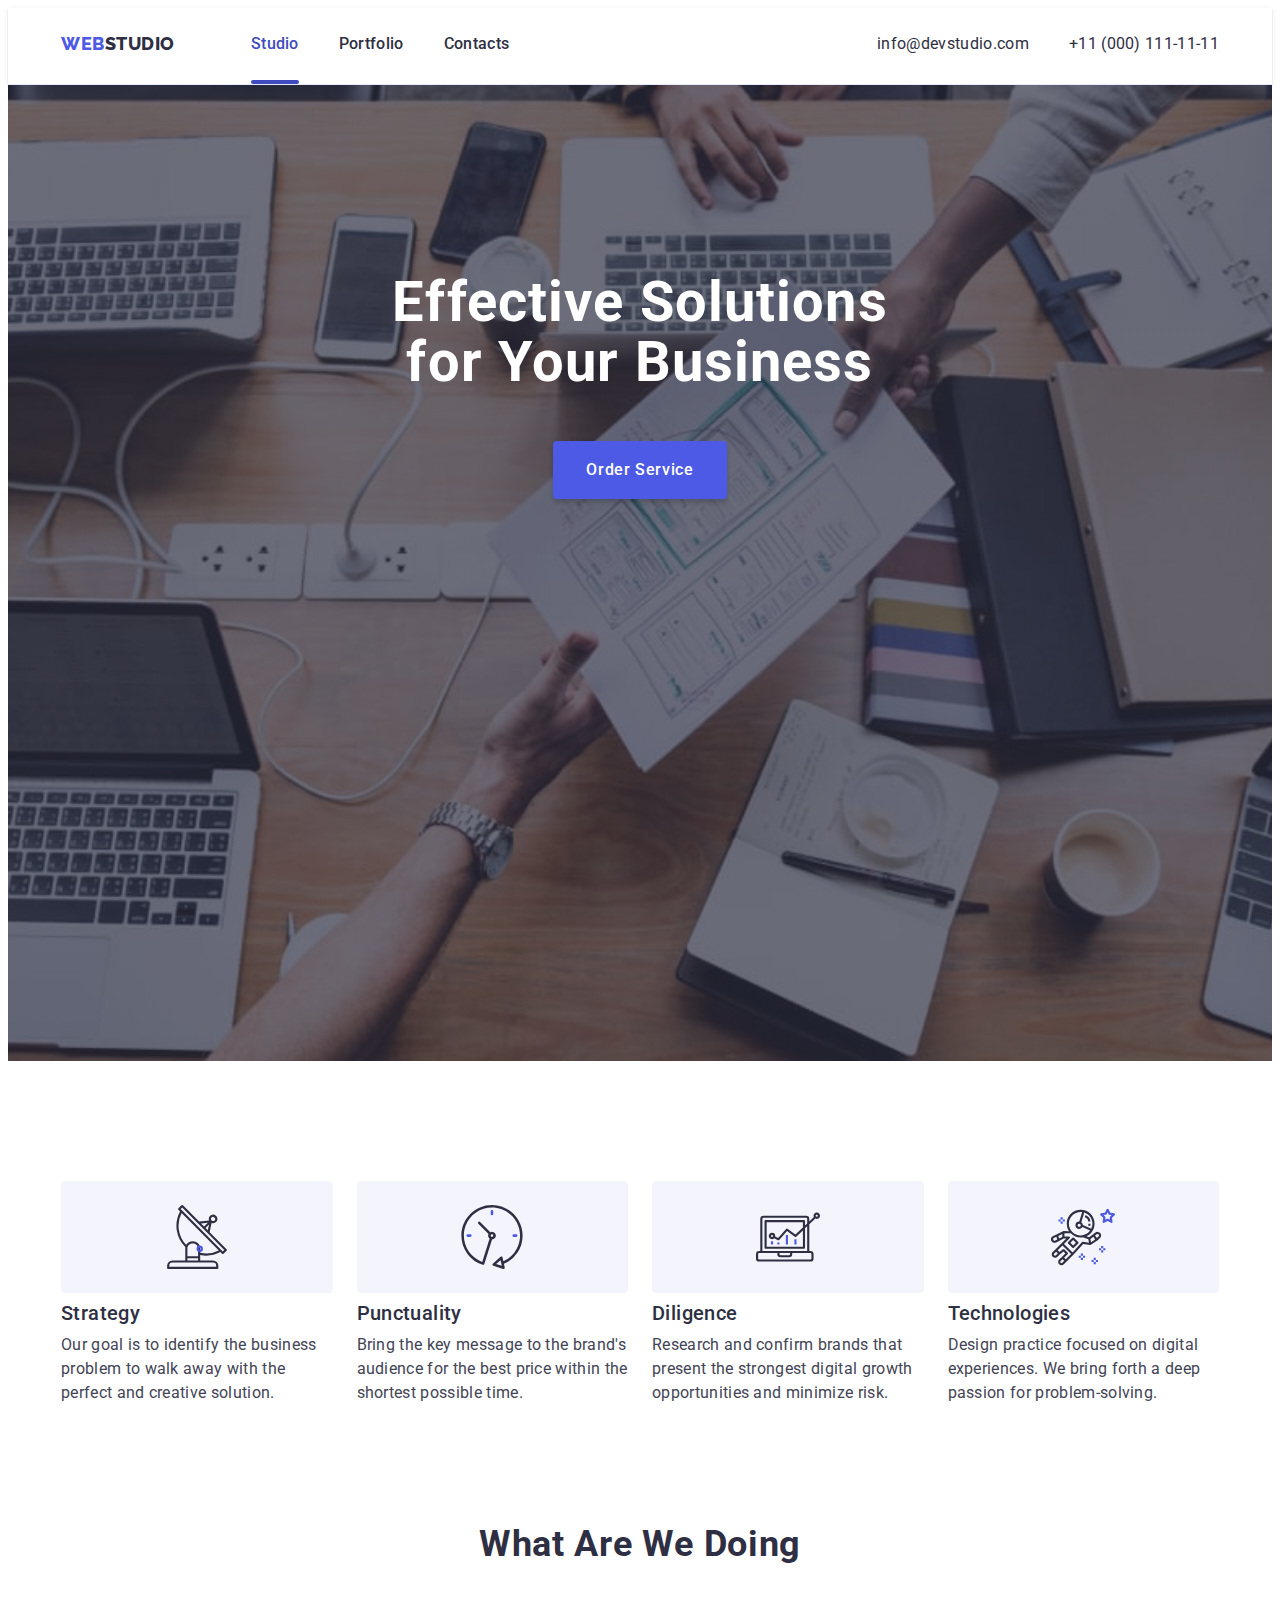
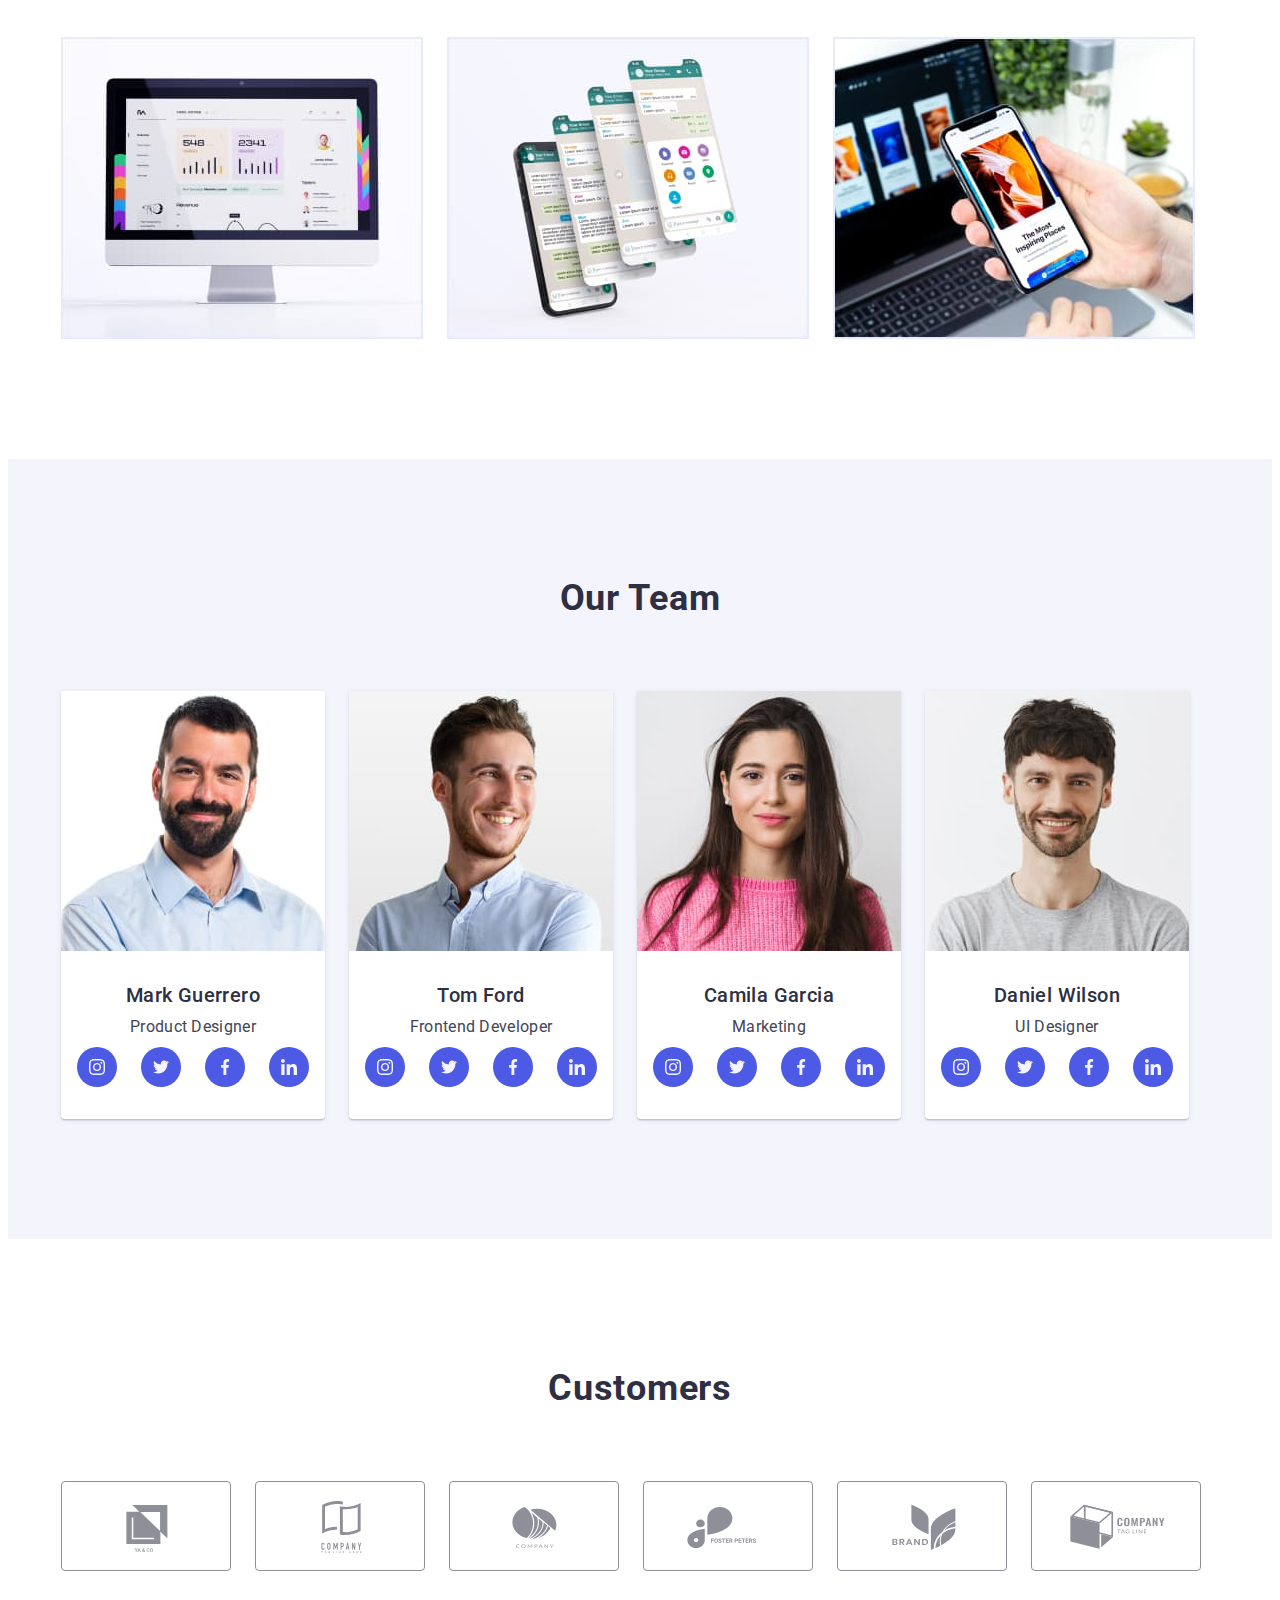
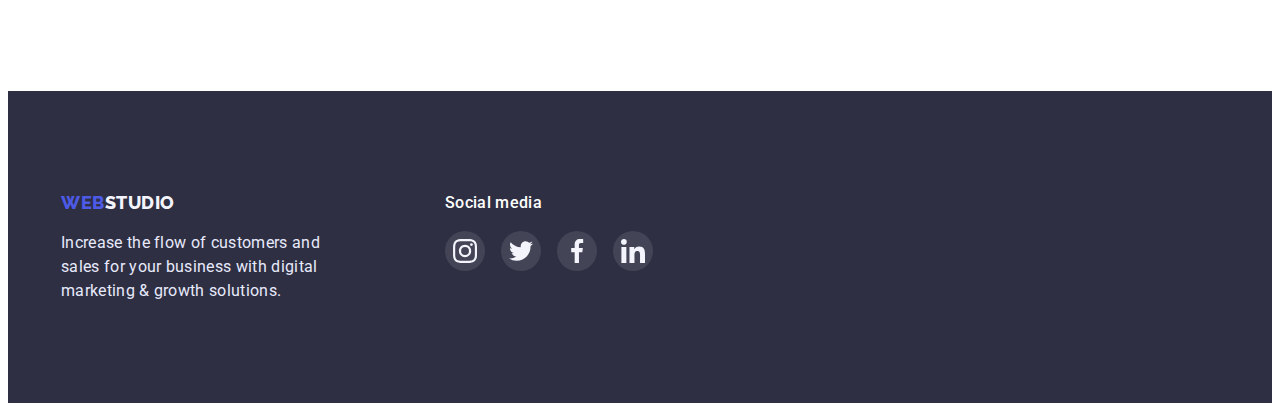
==== index.html @ f8c638e0 "Initial commit" ====
<!DOCTYPE html>
<html lang="en">
  <head>
    <meta charset="UTF-8" />
    <meta http-equiv="X-UA-Compatible" content="IE=edge" />
    <meta name="viewport" content="width=device-width, initial-scale=1.0" />
    <link rel="preconnect" href="https://fonts.googleapis.com" />
    <link rel="preconnect" href="https://fonts.gstatic.com" crossorigin />
    <link
      href="https://fonts.googleapis.com/css2?family=Raleway:wght@800&family=Roboto:wght@400;500;700;900&display=swap"
      rel="stylesheet"
    />
    <link
      rel="stylesheet"
      href="https://cdnjs.cloudflare.com/ajax/libs/modern-normalize/1.1.0/modern-normalize.min.css"
      integrity="sha512-wpPYUAdjBVSE4KJnH1VR1HeZfpl1ub8YT/NKx4PuQ5NmX2tKuGu6U/JRp5y+Y8XG2tV+wKQpNHVUX03MfMFn9Q=="
      crossorigin="anonymous"
      referrerpolicy="no-referrer"
    />
    <link rel="stylesheet" href="./css/styles.css" />
    <title>Web Studio</title>
  </head>

  <body>
    <!-- Шапка сторінки -->

    <header class="header-border">
      <div class="container header">
        <nav class="nav-link">
          <a href="./index.html" class="logo"
            ><span class="logo-web">Web</span>Studio</a
          >
          <ul class="site-nav list">
            <li class="item">
              <a href="./index.html" class="link current">Studio</a>
            </li>
            <li class="item">
              <a href="./portfolio.html" class="link">Portfolio</a>
            </li>
            <li class="item"><a href="" class="link">Contacts</a></li>
          </ul>
        </nav>
        <address class="main-adress">
          <ul class="contact-adress list">
            <li class="item">
              <a href="mailto:info@devstudio.com" class="link"
                >info@devstudio.com</a
              >
            </li>
            <li class="item">
              <a href="tel:+110001111111" class="tel">+11 (000) 111-11-11</a>
            </li>
          </ul>
        </address>
      </div>
    </header>
    <!-- End Шапка сторінки -->
    <!-- Унікальний контент сторінки -->

    <main>
      <!------------ Hero image ------------>

      <section class="hero overlay">
        <h1 class="hero-title">Effective Solutions for Your Business</h1>
        <button type="button" class="button primary" data-modal-open>
          Order Service
        </button>
      </section>

      <!-- end Hero image -->

      <!-- Our ideals and values -->

      <section class="section value">
        <div class="container">
          <h2 class="visually-hidden">Our ideals and values</h2>

          <ul class="list values-list">
            <li class="item">
              <div class="item-icon">
                <svg class="icon">
                  <use href="./images/icons.svg#icon-antenna"></use>
                </svg>
              </div>

              <h3 class="value-subtitle">Strategy</h3>

              <p class="value-text">
                Our goal is to identify the business problem to walk away with
                the perfect and creative solution.
              </p>
            </li>

            <li class="item">
              <div class="item-icon">
                <svg class="icon">
                  <use href="./images/icons.svg#icon-clock"></use>
                </svg>
              </div>

              <h3 class="value-subtitle">Punctuality</h3>
              <p class="value-text">
                Bring the key message to the brand's audience for the best price
                within the shortest possible time.
              </p>
            </li>

            <li class="item">
              <div class="item-icon">
                <svg class="icon">
                  <use href="./images/icons.svg#icon-diagram"></use>
                </svg>
              </div>

              <h3 class="value-subtitle">Diligence</h3>
              <p class="value-text">
                Research and confirm brands that present the strongest digital
                growth opportunities and minimize risk.
              </p>
            </li>

            <li class="item">
              <div class="item-icon">
                <svg class="icon">
                  <use href="./images/icons.svg#icon-astronaut"></use>
                </svg>
              </div>

              <h3 class="value-subtitle">Technologies</h3>
              <p class="value-text">
                Design practice focused on digital experiences. We bring forth a
                deep passion for problem-solving.
              </p>
            </li>
          </ul>
        </div>
      </section>

      <!-- end Our ideals and values -->

      <!-- What are we doing -->
      <section class="section doing">
        <div class="container">
          <h2 class="doing-title">What are we doing</h2>
          <ul class="list doing-list">
            <li class="item">
              <img
                src="./images/img_1.jpg"
                alt="Desktop application is shown"
                width="360"
              />
            </li>

            <li class="item">
              <img
                src="./images/img_2.jpg"
                alt="Mobile application is shown"
                width="360"
              />
            </li>

            <li class="item">
              <img
                src="./images/img_3.jpg"
                alt="Synchronization of the mobile application and the desktop application is shown"
                width="360"
              />
            </li>
          </ul>
        </div>
      </section>
      <!-- end  What are we doing-->

      <!-- Our Team -->
      <section class="section team">
        <div class="container">
          <h2 class="team-title">Our Team</h2>

          <ul class="list team-image">
            <li class="item">
              <img src="./images/mark_guerrero.jpg" alt="Mark Guerrero" />
              <div class="team-content">
                <h3 class="team-subtitle">Mark Guerrero</h3>
                <p class="team-text">Product Designer</p>

                <ul class="team-social-list list">
                  <li>
                    <a
                      class="social-link link"
                      href="https://www.instagram.com/"
                      target="_blank"
                      rel="noreferrer nofollow noopener"
                      ><svg class="icon">
                        <use href="./images/icons.svg#icon-instagram"></use>
                      </svg>
                    </a>
                  </li>

                  <li>
                    <a
                      class="social-link link"
                      href="https://twitter.com/"
                      target="_blank"
                      rel="noreferrer nofollow noopener"
                      ><svg class="icon">
                        <use href="./images/icons.svg#icon-twitter"></use>
                      </svg>
                    </a>
                  </li>

                  <li>
                    <a
                      class="social-link link"
                      href="https://www.facebook.com/"
                      target="_blank"
                      rel="noreferrer nofollow noopener"
                      ><svg class="icon">
                        <use href="./images/icons.svg#icon-facebook"></use>
                      </svg>
                    </a>
                  </li>

                  <li>
                    <a
                      class="social-link link"
                      href="https://www.linkedin.com/"
                      target="_blank"
                      rel="noreferrer nofollow noopener"
                      ><svg class="icon">
                        <use href="./images/icons.svg#icon-linkedin"></use>
                      </svg>
                    </a>
                  </li>
                </ul>
              </div>
            </li>

            <li class="item">
              <img src="./images/tom_ford.jpg" alt="Tom Ford" />
              <div class="team-content">
                <h3 class="team-subtitle">Tom Ford</h3>
                <p class="team-text">Frontend Developer</p>

                <ul class="team-social-list list">
                  <li>
                    <a
                      class="social-link link"
                      href="https://www.instagram.com/"
                      target="_blank"
                      rel="noreferrer nofollow noopener"
                      ><svg class="icon">
                        <use href="./images/icons.svg#icon-instagram"></use>
                      </svg>
                    </a>
                  </li>

                  <li>
                    <a
                      class="social-link link"
                      href="https://twitter.com/"
                      target="_blank"
                      rel="noreferrer nofollow noopener"
                      ><svg class="icon">
                        <use href="./images/icons.svg#icon-twitter"></use>
                      </svg>
                    </a>
                  </li>

                  <li>
                    <a
                      class="social-link link"
                      href="https://www.facebook.com/"
                      target="_blank"
                      rel="noreferrer nofollow noopener"
                      ><svg class="icon">
                        <use href="./images/icons.svg#icon-facebook"></use>
                      </svg>
                    </a>
                  </li>

                  <li>
                    <a
                      class="social-link link"
                      href="https://www.linkedin.com/"
                      target="_blank"
                      rel="noreferrer nofollow noopener"
                      ><svg class="icon">
                        <use href="./images/icons.svg#icon-linkedin"></use>
                      </svg>
                    </a>
                  </li>
                </ul>
              </div>
            </li>

            <li class="item">
              <img src="./images/camila_garcia.jpg" alt="Camila Garcia" />
              <div class="team-content">
                <h3 class="team-subtitle">Camila Garcia</h3>
                <p class="team-text">Marketing</p>

                <ul class="team-social-list list">
                  <li>
                    <a
                      class="social-link link"
                      href="https://www.instagram.com/"
                      target="_blank"
                      rel="noreferrer nofollow noopener"
                      ><svg class="icon">
                        <use href="./images/icons.svg#icon-instagram"></use>
                      </svg>
                    </a>
                  </li>

                  <li>
                    <a
                      class="social-link link"
                      href="https://twitter.com/"
                      target="_blank"
                      rel="noreferrer nofollow noopener"
                      ><svg class="icon">
                        <use href="./images/icons.svg#icon-twitter"></use>
                      </svg>
                    </a>
                  </li>

                  <li>
                    <a
                      class="social-link link"
                      href="https://www.facebook.com/"
                      target="_blank"
                      rel="noreferrer nofollow noopener"
                      ><svg class="icon">
                        <use href="./images/icons.svg#icon-facebook"></use>
                      </svg>
                    </a>
                  </li>

                  <li>
                    <a
                      class="social-link link"
                      href="https://www.linkedin.com/"
                      target="_blank"
                      rel="noreferrer nofollow noopener"
                      ><svg class="icon">
                        <use href="./images/icons.svg#icon-linkedin"></use>
                      </svg>
                    </a>
                  </li>
                </ul>
              </div>
            </li>

            <li class="item">
              <img src="./images/daniel_wilson.jpg" alt="Daniel Wilson" />
              <div class="team-content">
                <h3 class="team-subtitle">Daniel Wilson</h3>

                <p class="team-text">UI Designer</p>

                <ul class="team-social-list list">
                  <li>
                    <a
                      class="social-link link"
                      href="https://www.instagram.com/"
                      target="_blank"
                      rel="noreferrer nofollow noopener"
                      ><svg class="icon">
                        <use href="./images/icons.svg#icon-instagram"></use>
                      </svg>
                    </a>
                  </li>

                  <li>
                    <a
                      class="social-link link"
                      href="https://twitter.com/"
                      target="_blank"
                      rel="noreferrer nofollow noopener"
                      ><svg class="icon">
                        <use href="./images/icons.svg#icon-twitter"></use>
                      </svg>
                    </a>
                  </li>

                  <li>
                    <a
                      class="social-link link"
                      href="https://www.facebook.com/"
                      target="_blank"
                      rel="noreferrer nofollow noopener"
                      ><svg class="icon">
                        <use href="./images/icons.svg#icon-facebook"></use>
                      </svg>
                    </a>
                  </li>

                  <li>
                    <a
                      class="social-link link"
                      href="https://www.linkedin.com/"
                      target="_blank"
                      rel="noreferrer nofollow noopener"
                      ><svg class="icon">
                        <use href="./images/icons.svg#icon-linkedin"></use>
                      </svg>
                    </a>
                  </li>
                </ul>
              </div>
            </li>
          </ul>
        </div>
      </section>
      <!-- end Our Team -->

      <!----------- Customers -->

      <section class="section customer">
        <div class="container">
          <h2 class="customer-title">Customers</h2>

          <ul class="customer-list list">
            <li class="custumer-item">
              <a
                class="customer-link"
                href=""
                target="_blank"
                rel="noreferrer nofollow noopener"
              >
                <svg class="icon">
                  <use href="./images/icons.svg#icon-logo-1"></use>
                </svg>
              </a>
            </li>

            <li class="custumer-item">
              <a
                class="customer-link"
                href=""
                target="_blank"
                rel="noreferrer nofollow noopener"
                ><svg class="icon">
                  <use href="./images/icons.svg#icon-logo-2"></use>
                </svg>
              </a>
            </li>

            <li class="custumer-item">
              <a
                class="customer-link"
                href=""
                target="_blank"
                rel="noreferrer nofollow noopener"
                ><svg class="icon">
                  <use href="./images/icons.svg#icon-logo-3"></use>
                </svg>
              </a>
            </li>

            <li class="custumer-item">
              <a
                class="customer-link"
                href=""
                target="_blank"
                rel="noreferrer nofollow noopener"
                ><svg class="icon">
                  <use href="./images/icons.svg#icon-logo-4"></use>
                </svg>
              </a>
            </li>

            <li class="custumer-item">
              <a
                class="customer-link"
                href=""
                target="_blank"
                rel="noreferrer nofollow noopener"
                ><svg class="icon">
                  <use href="./images/icons.svg#icon-logo-5"></use>
                </svg>
              </a>
            </li>

            <li class="custumer-item">
              <a
                class="customer-link"
                href=""
                target="_blank"
                rel="noreferrer nofollow noopener"
                ><svg class="icon">
                  <use href="./images/icons.svg#icon-logo-6"></use>
                </svg>
              </a>
            </li>
          </ul>
        </div>
      </section>
    </main>

    <!-- Підвал сторінки -->

    <footer class="footer">
      <div class="container footer-container">
        <div>
          <a href="./index.html" class="logo"
            ><span class="logo-web">Web</span
            ><span class="logo-studio">Studio</span></a
          >

          <p class="footer-text">
            Increase the flow of customers and sales for your business with
            digital marketing & growth solutions.
          </p>
        </div>

        <div class="footer-social">
          <p class="social-text">Social media</p>

          <ul class="social-list list">
            <li>
              <a
                class="social-link link"
                href="https://www.instagram.com/"
                target="_blank"
                rel="noreferrer nofollow noopener"
                ><svg class="icon">
                  <use href="./images/icons.svg#icon-instagram"></use>
                </svg>
              </a>
            </li>

            <li>
              <a
                class="social-link link"
                href="https://twitter.com/"
                target="_blank"
                rel="noreferrer nofollow noopener"
                ><svg class="icon">
                  <use href="./images/icons.svg#icon-twitter"></use>
                </svg>
              </a>
            </li>

            <li>
              <a
                class="social-link link"
                href="https://www.facebook.com/"
                target="_blank"
                rel="noreferrer nofollow noopener"
                ><svg class="icon">
                  <use href="./images/icons.svg#icon-facebook"></use>
                </svg>
              </a>
            </li>

            <li>
              <a
                class="social-link link"
                href="https://www.linkedin.com/"
                target="_blank"
                rel="noreferrer nofollow noopener"
                ><svg class="icon">
                  <use href="./images/icons.svg#icon-linkedin"></use>
                </svg>
              </a>
            </li>
          </ul>
        </div>
      </div>
    </footer>

    <!--------- MODAL WINDOW ------------->
    <div class="backdrop is-hidden" data-modal>
      <div class="modal">
        <button type="button" class="modal-close-btn" data-modal-close>
          <svg class="modal-close-btn-icon">
            <use href="./images/icons.svg#close-modal"></use>
          </svg>
        </button>
      </div>
    </div>
    <script src="./js/modal.js"></script>
  </body>
</html>
---- css/styles.css ----
:root {
  --primary-brand-color: #4d5ae5;
  --pressed-state-color: #404bbf;
  --dark-color: #2e2f42;
  --success-color: #31d0aa;
  --text-color: #434455;
  --subtle-text-color: #8e8f99;
  --accent-color: #e7e9fc;
  --light-color: #f4f4fd;
  --modal-overlay-color: rgba(46, 47, 66, 0.4);
  --hero-background-color: #2e2f42;
  --body-background-color: #ffffff;
  --button-secondary-text-focus-color: #ffffff;
  --hero-title-color: #ffffff;
  --button-primary-text-color: #ffffff;
  --team-background-color: #f4f4fd;
  --portfolio-examples-margin-row: 48px;
  --portfolio-examples-margin-column: 24px;
  --values-text-margin-column: 24px;
  --doing-images-margin-column: 24px;
  --team-image-margin-column: 24px;
  --backgroung-team-list-item-color: #ffffff;

  --transition-250-cubic: 250ms cubic-bezier(0.4, 0, 0.2, 1);
  --modal-background-color: #fcfcfc;
}

body {
  font-family: 'Roboto', sans-serif;
  color: var(--text-color);
  font-size: 16px;
  background-color: var(--body-background-color);
}

/* utilities */

.list {
  list-style: none;
  margin: 0;
  padding: 0;
}
.container {
  margin-left: auto;
  margin-right: auto;
  padding-left: 15px;
  padding-right: 15px;
  width: 1158px;
}

img {
  display: block;
  max-width: 100%;
}

.visually-hidden {
  position: absolute;
  width: 1px;
  height: 1px;
  margin: -1px;
  border: 0;
  padding: 0;
  white-space: nowrap;
  clip-path: inset(100%);
  clip: rect(0 0 0 0);
  overflow: hidden;
}

/*  */

/* header */
.header-border {
  border-bottom: 1px solid var(--accent-color);
  box-shadow: 0px 2px 1px rgba(46, 47, 66, 0.08),
    0px 1px 1px rgba(46, 47, 66, 0.16), 0px 1px 6px rgba(46, 47, 66, 0.08);
}

.container.header {
  display: flex;
  align-items: center;
  justify-content: flex-start;
}

/* logotype */
.nav-link {
  display: flex;
}

.logo {
  padding-top: 24px;
  padding-bottom: 28px;

  font-family: 'Raleway', sans-serif;
  font-weight: 800;
  font-size: 18px;
  line-height: 1.33;
  letter-spacing: 0.03em;
  text-transform: uppercase;
  text-decoration: none;
  color: var(--dark-color);
}
.logo-web {
  color: var(--primary-brand-color);
}

/* site nav */
.site-nav {
  display: flex;
  margin-left: 76px;
}

.site-nav .item:not(:last-child) {
  margin-right: 40px;
}

.site-nav .link {
  display: block;
  padding-top: 24px;
  padding-bottom: 28px;

  color: var(--dark-color);
  text-decoration: none;
  font-weight: 500;
  line-height: 1.5;
  letter-spacing: 0.02em;

  transition: color var(--transition-250-cubic);

  position: relative;
}
.site-nav .link:hover,
.site-nav .link:focus {
  color: var(--pressed-state-color);
}

.site-nav .link.current {
  color: var(--pressed-state-color);
}

.site-nav .link.current::after {
  position: absolute;
  bottom: 0;
  display: block;
  content: '';

  width: 100%;
  height: 4px;
  background-color: var(--pressed-state-color);

  border-radius: 2px;
}

/* contact adress */
.main-adress {
  margin-left: auto;
}

.contact-adress {
  display: flex;

  font-style: normal;
  line-height: 1.5;
  letter-spacing: 0.02em;
}
.contact-adress .item + .item {
  margin-left: 40px;
}

.contact-adress .link,
.contact-adress .tel {
  display: block;
  padding-top: 24px;
  padding-bottom: 28px;

  color: var(--dark-color);
  text-decoration: none;

  transition: color var(--transition-250-cubic);
}
.contact-adress .link:hover,
.contact-adress .tel:hover,
.contact-adress .link:focus,
.contact-adress .tel:focus {
  color: var(--pressed-state-color);
}

/* Hero */
.hero {
  padding-top: 188px;
  padding-bottom: 188px;
  text-align: center;
}

.overlay {
  max-width: 1440px;
  height: 600px;
  margin-left: auto;
  margin-right: auto;
  background-image: linear-gradient(
      to right,
      rgba(46, 47, 66, 0.7),
      rgba(46, 47, 66, 0.7)
    ),
    url('../images/backgroung-hero-2.jpg');
  background-color: var(--hero-background-color);
  background-size: cover;
  background-repeat: no-repeat;
  background-position: center;
}

.hero-title {
  margin-top: 0;
  margin-right: auto;
  margin-bottom: 48px;
  margin-left: auto;
  max-width: 500px;

  color: var(--hero-title-color);
  font-size: 56px;
  line-height: 1.07;
  letter-spacing: 0.02em;
}
.button {
  border: 1px solid transparent;
}
/* Hero  button */

.button.primary {
  border-radius: 4px;
  padding: 16px 32px 16px 32px;
  display: inline-block;
  color: var(--button-primary-text-color);
  background-color: var(--primary-brand-color);
  font-family: inherit;
  font-weight: 500;
  font-size: 16px;
  line-height: 1.5;
  letter-spacing: 0.04em;
  text-align: center;

  box-shadow: 0px 4px 4px rgba(0, 0, 0, 0.15);
  cursor: pointer;

  transition: background-color var(--transition-250-cubic);
}
.button.primary:hover,
.button.primary:focus {
  background-color: var(--pressed-state-color);
}
/*----------------- End Hero button -------------*/

/*------------------- sections -------------------*/

/* .section.no-padding {
  padding-top: 0;
  padding-bottom: 0;
} */

.section {
  padding-top: 120px;
  padding-bottom: 120px;
}

.section.value {
  padding-bottom: 60px;
}

.section.doing {
  padding-top: 60px;
}

/* .section .values-title {
  margin-top: 0;
  margin-bottom: 0;
} */

.section .doing-title,
.section .team-title {
  margin-top: 0;
  margin-bottom: 72px;
  color: var(--dark-color);
  font-weight: 700;
  font-size: 36px;
  line-height: 1.11;
  text-align: center;
  letter-spacing: 0.02em;
  text-transform: capitalize;
}

/*----------- section Our ideals and values + our team ----------*/

/* .values-title {
  visibility: hidden;
} */

.values-list {
  display: flex;
  column-gap: var(--values-text-margin-column);
}

.values-list .item {
  flex-basis: calc((100% - 3 * var(--values-text-margin-column) / 4));
}

.values-list .item-icon {
  display: flex;
  align-items: center;
  justify-content: center;
  margin-bottom: 8px;
  height: 112px;

  border-radius: 4px;
  background-color: var(--light-color);
}

.values-list .item-icon .icon {
  width: 64px;
  height: 64px;
}

/* .values-list .item::before {
  display: block;
  content: '';
  margin-bottom: 8px;
  height: 112px;
  border-radius: 4px;
  background-color: var(--light-color);
  background-repeat: no-repeat;
  background-position: center;
} */

/* .icon-antenna::before {
  background-image: url(../images/icon-antenna.svg);
} */

/* .icon-clock::before {
  background-image: url(../images/icon-clock.svg);
}

.icon-diagram::before {
  background-image: url(../images/icon-diagram.svg);
}

.icon-astronaut::before {
  background-image: url(../images/icon-astronaut.svg);
} */

.section .value-subtitle {
  margin-top: 0;
  padding: 0;
  margin-bottom: 8px;
  color: var(--dark-color);
  font-weight: 500;
  font-size: 20px;
  line-height: 1.2;
  letter-spacing: 0.02em;
}

.section .value-text {
  margin: 0;
  padding: 0;
  letter-spacing: 0.02em;
  line-height: 1.5;
}

.doing-list {
  display: flex;
  column-gap: var(--doing-images-margin-column);
}

.doing-list .item {
  flex-basis: calc((100% - 2 * var(var(--doing-images-margin-column)) / 3));

  border: 1px solid var(--accent-color);
}

/* section team */
.section.team {
  background-color: var(--team-background-color);
}

.section .team-subtitle {
  margin-top: 0;
  margin-bottom: 8px;
  padding: 0;
  font-weight: 500;
  font-size: 20px;
  line-height: 1.2;
  letter-spacing: 0.02em;
  text-align: center;
  color: var(--dark-color);
}

.team-image > .item {
  background-color: var(--backgroung-team-list-item-color);
}

.team-image {
  display: flex;
  column-gap: var(--team-image-margin-column);
}

.team-image .item {
  flex-basis: calc((100%-3 * var(--team-image-margin-column)) / 4);
  box-shadow: 0px 1px 6px rgba(46, 47, 66, 0.08),
    0px 1px 1px rgba(46, 47, 66, 0.16), 0px 2px 1px rgba(46, 47, 66, 0.08);
  border-radius: 0px 0px 4px 4px;
}

.team-content {
  padding: 32px 0 32px 0;
}

.section .team-text {
  margin: 0 0 8px 0;
  letter-spacing: 0.02em;
  line-height: 1.5;
  text-align: center;
}

.team .team-social-list {
  display: flex;
  justify-content: center;
  column-gap: 24px;
}

.team .social-link {
  display: flex;
  width: 40px;
  height: 40px;
  justify-content: center;
  align-items: center;

  background-color: var(--primary-brand-color);
  border-radius: 50%;

  transition: background-color var(--transition-250-cubic);
}

.team .social-link .icon {
  width: 16px;
  height: 16px;
}

.team .social-link:hover,
.footer .social-link:focus {
  background-color: var(--pressed-state-color);
}

/*--------------- Customer ----------------*/

.customer {
  padding-top: 130px;
}

.customer-title {
  margin: 0 0 72px 0;
  font-size: 36px;
  line-height: 1.11;

  text-align: center;
  letter-spacing: 0.02em;
  text-transform: capitalize;

  color: var(--dark-color);
}

.customer-list {
  display: flex;
  margin-right: auto;
  margin-left: auto;
  column-gap: 24px;
}

/* .custumer-item {
  display: flex;
  align-items: center;
  justify-content: center;
} */

.customer-link {
  display: flex;
  align-items: center;
  justify-content: center;
  width: 168px;
  height: 88px;
  border: 1px solid var(--subtle-text-color);
  border-radius: 4px;

  transition: border-color var(--transition-250-cubic);
}

.customer-link .icon {
  width: 104px;
  height: 56px;
  fill: var(--subtle-text-color);

  transition: fill var(--transition-250-cubic);
}

.customer-link:hover,
.customer-link:focus {
  border-color: var(--pressed-state-color);
}

.customer-link:hover .icon,
.customer-link:focus .icon {
  fill: var(--pressed-state-color);
}

/*-------------- End Customer*/

/* footer */

.footer {
  padding-top: 100px;
  padding-bottom: 100px;
  background-color: var(--dark-color);
}

.footer-container {
  display: flex;
}

.footer .logo-studio {
  color: var(--light-color);
}

.footer-text {
  margin: 16px 0 0 0;
  max-width: 264px;
  color: var(--accent-color);
  letter-spacing: 0.02em;
  line-height: 1.5;
}

.footer-social {
  margin-left: 120px;
}

.footer .social-text {
  margin-top: 0;
  margin-bottom: 16px;
  font-weight: 500;
  font-size: 16px;
  line-height: 1.5;

  letter-spacing: 0.02em;

  color: var(--hero-title-color);
}

.footer .social-list {
  display: flex;
  column-gap: 16px;
}

.footer .social-link {
  display: flex;
  width: 40px;
  height: 40px;
  justify-content: center;
  align-items: center;

  background-color: rgba(255, 255, 255, 0.1);
  border-radius: 50%;

  transition: background-color var(--transition-250-cubic);
}

.footer .social-link .icon {
  width: 24px;
  height: 24px;
}

.footer .social-link:hover,
.footer .social-link:focus {
  background-color: var(--success-color);
}

/* END footer */

/* --------- MODAL WINDOW -------------*/

.backdrop {
  position: fixed;
  top: 0;
  left: 0;
  z-index: 1000;
  width: 100%;
  height: 100%;
  background-color: rgba(46, 47, 66, 0.4);
  transition: opasity var(--transition-250-cubic),
    visability var(--transition-250-cubic);
}

.backdrop.is-hidden {
  opacity: 0;
  visibility: hidden;
  pointer-events: none;
}

.modal {
  position: absolute;
  top: 50%;
  left: 50%;
  transform: translate(-50%, -50%);
  width: 408px;
  height: 576px;

  background-color: var(--modal-background-color);

  transition: transform var(--transition-250-cubic);
}

.backdrop.is-hidden .modal {
  transform: translate(-50%, -75%);
}

.modal-close-btn-icon {
  display: block;
  width: 8px;
  height: 8px;
}

.modal-close-btn {
  position: absolute;
  top: 24px;
  right: 24px;
  display: flex;
  justify-content: center;
  align-items: center;
  padding: 0;
  width: 24px;
  height: 24px;
  background: var(--accent-color);
  border: 1px solid rgba(0, 0, 0, 0.1);
  border-radius: 50%;
  cursor: pointer;
  transition: border-color var(--transition-250-cubic),
    background-color var(--transition-250-cubic);
}

.modal-close-btn:hover,
.modal-close-btn:focus {
  border-color: rgba(0, 0, 0, 0.3);
  background-color: var(--pressed-state-color);
}

/* --------- End MODAL WINDOW -------------*/

/*  */
/*------------------------- END PAGE INDEX -------------------------*/
/*  */
/*  */
/*  */
/* -------------------------- PORTFOLIO PAGE ---------------*/

.portfolio-title {
  margin: 0;
  padding: 0;
}

/* buttons */

.section.portfolio {
  padding-top: 96px;
}

.portfolio-button {
  display: flex;
  justify-content: center;
  margin-bottom: 72px;
  column-gap: 24px;
}

.button.secondary {
  border-radius: 4px;

  padding: 12px 24px 12px 24px;
  display: block;
  color: var(--primary-brand-color);
  background-color: var(--light-color);

  font-family: inherit;
  font-weight: 500;
  font-size: 16px;
  line-height: 1.5;
  letter-spacing: 0.04em;
  text-align: center;
  border-color: var(--accent-color);
  cursor: pointer;

  transition: border-color var(--transition-250-cubic),
    background-color var(--transition-250-cubic),
    color var(--transition-250-cubic), box-shadow var(--transition-250-cubic);
}

.button.secondary:hover,
.button.secondary:focus {
  border: 1px solid transparent;
  background-color: var(--pressed-state-color);
  color: var(--button-secondary-text-focus-color);
  box-shadow: 0px 3px 1px rgba(0, 0, 0, 0.1), 0px 2px 1px rgba(0, 0, 0, 0.08),
    0px 2px 2px rgba(0, 0, 0, 0.12);
}

/* portfolio list */

.portfolio-examples {
  display: flex;
  flex-wrap: wrap;
  padding: 0;
  margin: 0;
  row-gap: var(--portfolio-examples-margin-row);
  column-gap: var(--portfolio-examples-margin-column);
}

.portfolio-examples > .item {
  flex-basis: calc((100% - 2 * var(--portfolio-examples-margin-column)) / 3);
}

.list .portfolio-link {
  display: block;
  text-decoration: none;
  box-shadow: 0px 1px 6px rgba(46, 47, 66, 0.08);
  transition: box-shadow var(--transition-250-cubic);
}

.portfolio-link:hover,
.portfolio-link:focus {
  box-shadow: 0px 1px 6px rgba(46, 47, 66, 0.08),
    0px 1px 1px rgba(46, 47, 66, 0.16), 0px 2px 1px rgba(46, 47, 66, 0.08);
  transform: translate(0, 0);
}

.portfolio-link:hover .card,
.portfolio-link:focus .card {
  transform: translate(0, 0);
}

.portfolio-list-image-wrapper {
  position: relative;
  overflow: hidden;
}

.portfolio-examples .card {
  position: absolute;
  left: 0;
  top: 0;
  display: block;
  width: 100%;
  height: 100%;
  padding-top: 40px;
  padding-right: 32px;
  padding-left: 32px;
  margin: 0;
  overflow: auto;

  color: var(--light-color);
  background-color: var(--primary-brand-color);

  line-height: 1.5;
  letter-spacing: 0.02em;

  transform: translate(0, 100%);
  transition: transform var(--transition-250-cubic);
}

.examples-content {
  padding: 32px 0 32px 16px;
  border-right: 1px solid var(--accent-color);
  border-bottom: 1px solid var(--accent-color);
  border-left: 1px solid var(--accent-color);
}

.list .portfolio-subtitle {
  margin: 0 0 8px 0;
  color: var(--dark-color);
  font-weight: 500;
  font-size: 20px;
  line-height: 1.2;
}
.portfolio-text {
  margin: 0;
  color: var(--text-color);
  line-height: 1.5;
  letter-spacing: 0.02em;
}
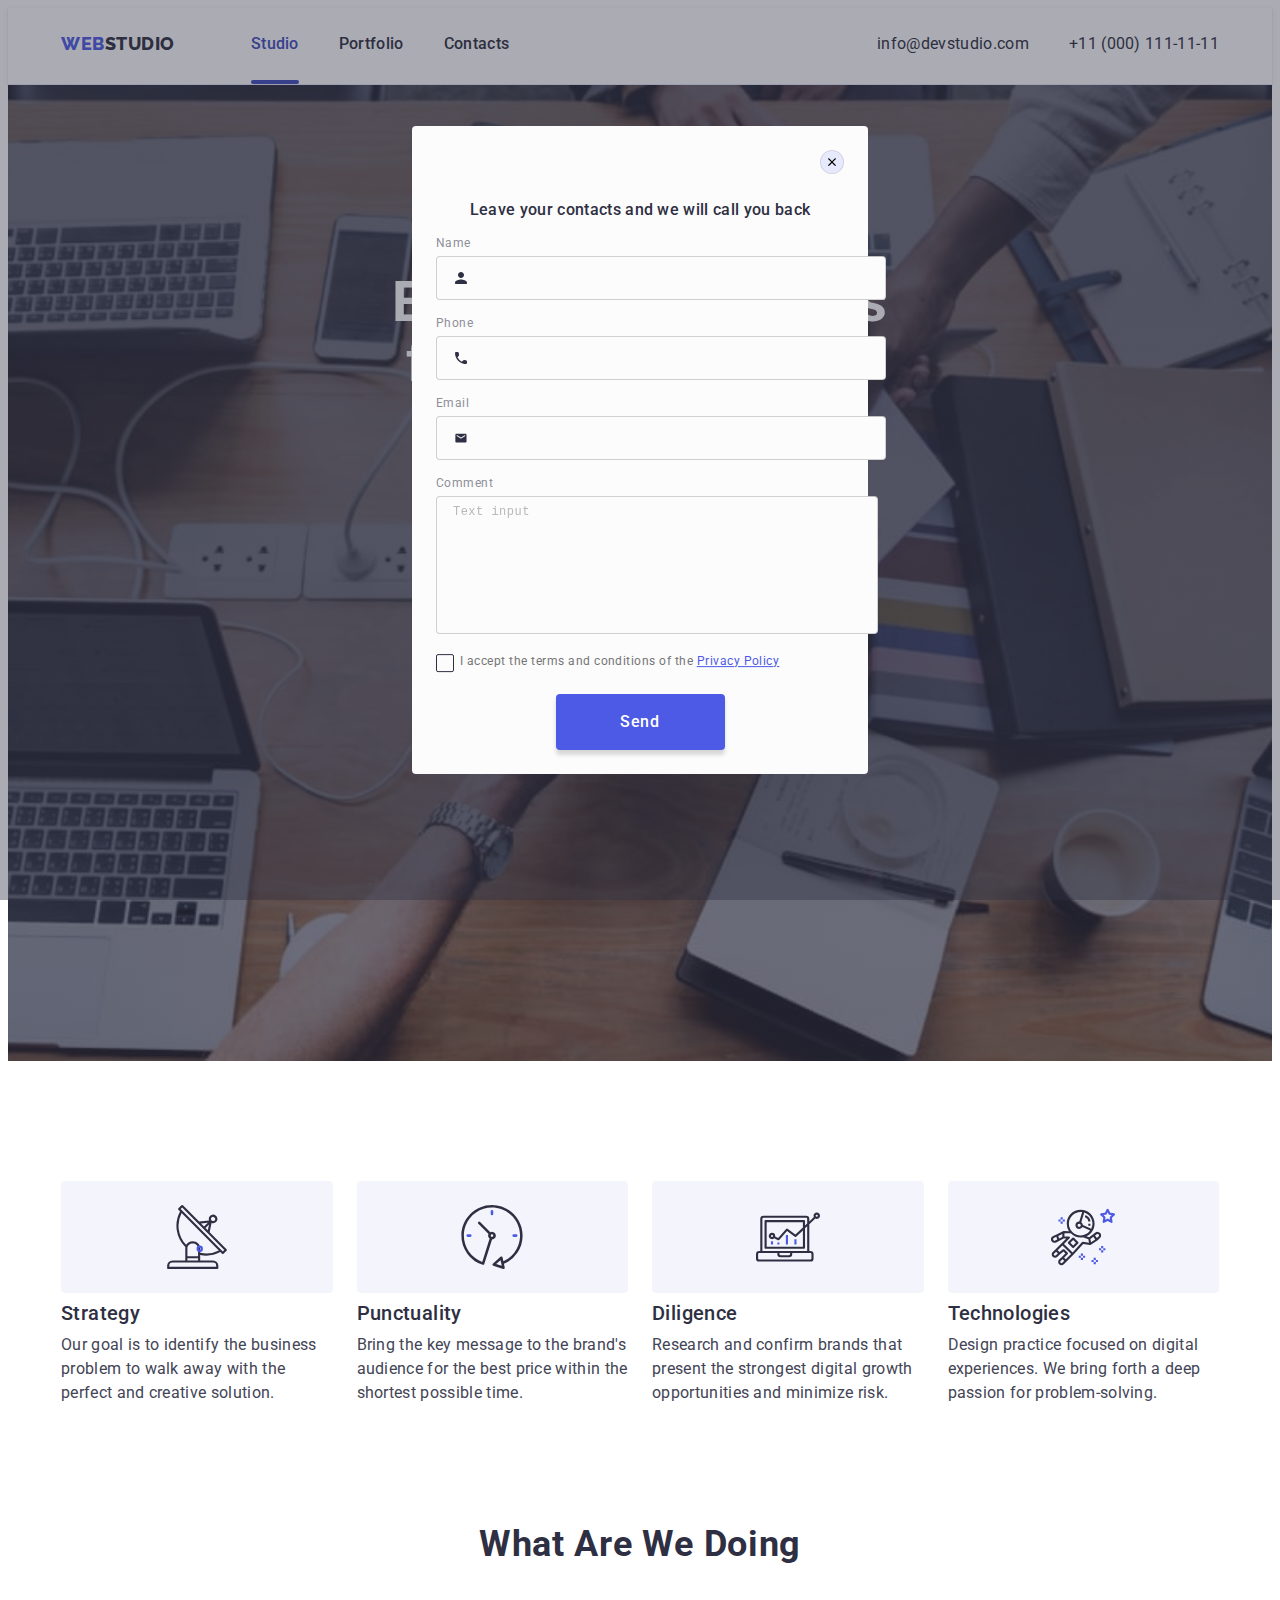
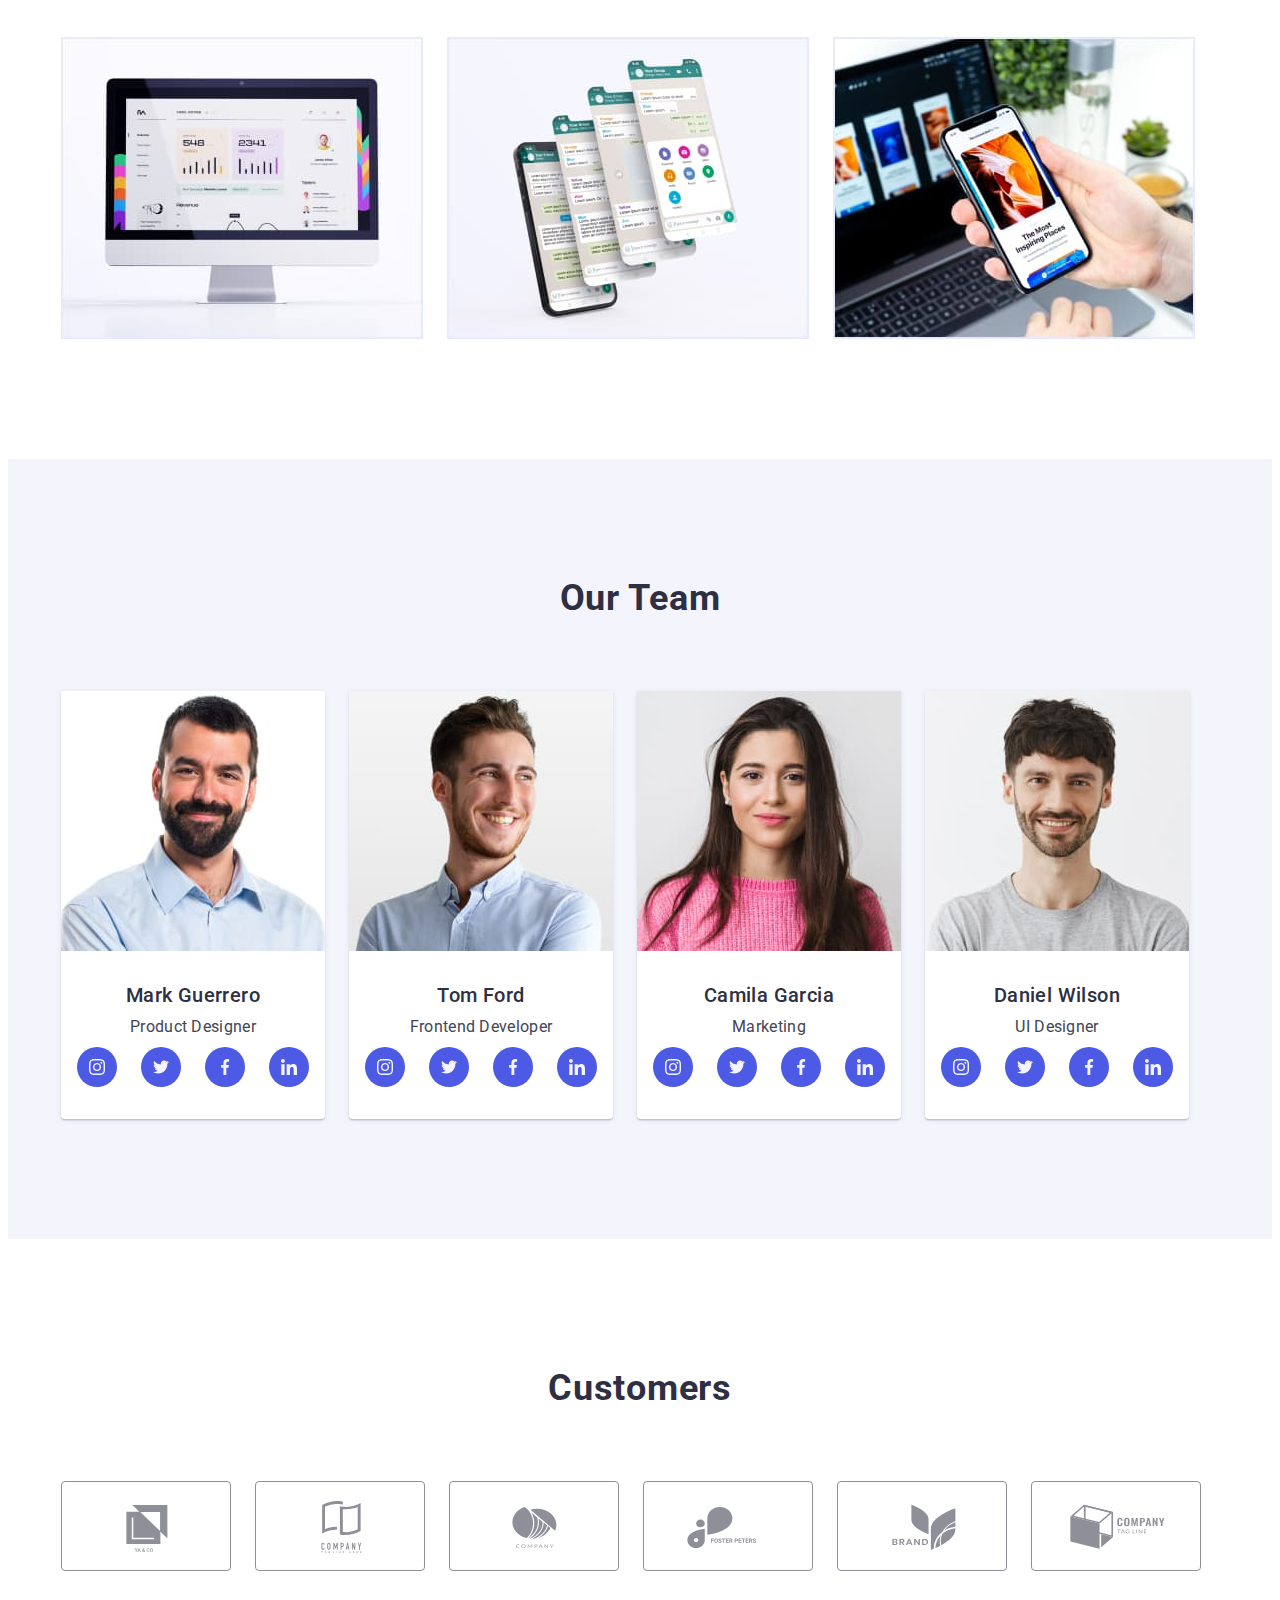
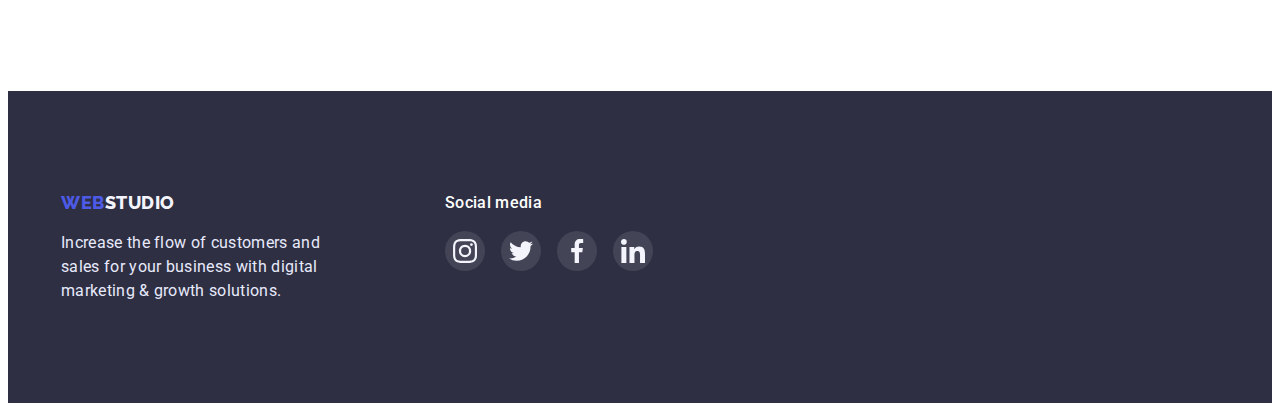
==== commit e3979526: "add form in modal window" ====
--- a/index.html
+++ b/index.html
@@ -571,13 +571,94 @@
     </footer>
 
     <!--------- MODAL WINDOW ------------->
-    <div class="backdrop is-hidden" data-modal>
+    <div class="backdrop" data-modal>
+      <!-- is-hidden -->
       <div class="modal">
         <button type="button" class="modal-close-btn" data-modal-close>
           <svg class="modal-close-btn-icon">
             <use href="./images/icons.svg#close-modal"></use>
           </svg>
         </button>
+        <form class="modal-form">
+          <p class="modal-form-name">
+            Leave your contacts and we will call you back
+          </p>
+
+          <label class="modal-form-field">
+            <span class="modal-form-input-desc">Name</span>
+
+            <span class="modal-form-input-wrapper">
+              <input
+                type="text"
+                name="user-name"
+                class="modal-form-input"
+                required
+                pattern="[a-zA-Z]+"
+                minlength="2"
+              /><svg class="modal-form-input-icon">
+                <use href="./images/icons.svg#icon-input-user-name"></use>
+              </svg>
+            </span>
+          </label>
+
+          <label class="modal-form-field">
+            <span class="modal-form-input-desc">Phone</span>
+
+            <span class="modal-form-input-wrapper">
+              <input
+                type="tel"
+                name="user-phone"
+                class="modal-form-input"
+                required
+                pattern="[0-9]{3}-[0-9]{3}-[0-9]{2}-[0-9]{2}"
+                title="xxx-xxx-xx-xx"
+              /><svg class="modal-form-input-icon">
+                <use href="./images/icons.svg#icon-input-user-tel"></use>
+              </svg>
+            </span>
+          </label>
+
+          <label class="modal-form-field">
+            <span class="modal-form-input-desc">Email</span>
+
+            <span class="modal-form-input-wrapper">
+              <input
+                type="email"
+                name="user-email"
+                class="modal-form-input"
+                required
+              /><svg class="modal-form-input-icon">
+                <use href="./images/icons.svg#icon-input-user-mail"></use>
+              </svg>
+            </span>
+          </label>
+
+          <label class="modal-form-field">
+            <span class="modal-form-input-desc">Comment</span>
+            <textarea
+              name="user-comment"
+              class="modal-form-message"
+              placeholder="Text input"
+            ></textarea>
+          </label>
+
+          <div class="user-policy-wrapper">
+            <input
+              id="user-policy"
+              type="checkbox"
+              name="user-policy"
+              class="modal-form-checkbox visually-hidden"
+              required
+            />
+
+            <label for="user-policy" class="modal-form-checkbox-desc"
+              >I accept the terms and conditions of the
+              <a href="" target="_blank" class="link">Privacy Policy</a>
+            </label>
+          </div>
+
+          <button type="submit" class="modal-form-submit">Send</button>
+        </form>
       </div>
     </div>
     <script src="./js/modal.js"></script>
--- a/css/styles.css
+++ b/css/styles.css
@@ -23,6 +23,9 @@
 
   --transition-250-cubic: 250ms cubic-bezier(0.4, 0, 0.2, 1);
   --modal-background-color: #fcfcfc;
+  --modal-border-input-color: rgba(33, 33, 33, 0.2);
+  --modal-form-decription-color: #8e8f99;
+  --color-privacy: #757575;
 }
 
 body {
@@ -190,7 +193,7 @@
   text-align: center;
 }
 
-.overlay {
+.hero.overlay {
   max-width: 1440px;
   height: 600px;
   margin-left: auto;
@@ -260,13 +263,13 @@
   padding-bottom: 120px;
 }
 
-.section.value {
+/* .section.value {
   padding-bottom: 60px;
-}
-
-.section.doing {
+} */
+
+/* .section.doing {
   padding-top: 60px;
-}
+} */
 
 /* .section .values-title {
   margin-top: 0;
@@ -362,6 +365,10 @@
   line-height: 1.5;
 }
 
+.doing {
+  padding-top: 0;
+}
+
 .doing-list {
   display: flex;
   column-gap: var(--doing-images-margin-column);
@@ -373,7 +380,8 @@
   border: 1px solid var(--accent-color);
 }
 
-/* section team */
+/*------------------------------ section team */
+
 .section.team {
   background-color: var(--team-background-color);
 }
@@ -605,9 +613,11 @@
   left: 50%;
   transform: translate(-50%, -50%);
   width: 408px;
-  height: 576px;
+  /* height: 576px; */
+  padding: 72px 24px 24px;
 
   background-color: var(--modal-background-color);
+  border-radius: 4px;
 
   transition: transform var(--transition-250-cubic);
 }
@@ -642,9 +652,213 @@
 
 .modal-close-btn:hover,
 .modal-close-btn:focus {
-  border-color: rgba(0, 0, 0, 0.3);
+  border-color: transparent;
   background-color: var(--pressed-state-color);
-}
+  fill: var(--button-secondary-text-focus-color);
+}
+
+/* ---------  MODAL FORM -------------*/
+
+.modal-form {
+  flex-direction: column;
+}
+
+.modal-form-name {
+  margin-top: 0;
+  margin-bottom: 14px;
+
+  font-weight: 500;
+  font-size: 16px;
+  line-height: 1.5;
+
+  text-align: center;
+  letter-spacing: 0.02em;
+
+  color: var(--dark-color);
+}
+
+.modal-form-field {
+  display: block;
+  margin-bottom: 8px;
+}
+
+.modal-form > .modal-form-field {
+  margin-bottom: 16px;
+}
+
+.modal-form-input {
+  width: 100%;
+  height: 40px;
+  padding-left: 38px;
+  font-weight: 500;
+  color: var(--text-color);
+  background-color: var(--modal-background-color);
+
+  border: 1px solid var(--modal-border-input-color);
+  border-radius: 4px;
+  transition: border-color var(--transition-250-cubic),
+    outline var(--transition-250-cubic);
+}
+
+.modal-form-input:focus {
+  outline: none;
+  border-color: var(--primary-brand-color);
+}
+
+.modal-form-input-desc {
+  display: block;
+  margin-bottom: 4px;
+  font-size: 12px;
+  line-height: 1.33;
+
+  letter-spacing: 0.04em;
+
+  color: var(--modal-form-decription-color);
+}
+
+.modal-form-input-wrapper {
+  position: relative;
+  display: block;
+}
+
+.modal-form-input-icon {
+  position: absolute;
+  top: 50%;
+  left: 19px;
+  transform: translateY(-50%);
+  width: 12px;
+  height: 12px;
+  fill: var(--dark-color);
+
+  transition: fill var(--transition-250-cubic);
+}
+
+.modal-form-input:focus + .modal-form-input-icon {
+  outline: none;
+  fill: var(--primary-brand-color);
+}
+
+.modal-form-message {
+  width: 100%;
+  height: 120px;
+  resize: none;
+  padding: 8px 16px;
+
+  font-size: 12px;
+  line-height: 1.33;
+  letter-spacing: 0.04em;
+  color: var(--dark-color);
+  background-color: var(--modal-background-color);
+
+  border: 1px solid var(--modal-border-input-color);
+  border-radius: 4px;
+  transition: border-color var(--transition-250-cubic);
+}
+
+.modal-form-message::placeholder {
+  font-size: 12px;
+  line-height: 1.33;
+  letter-spacing: 0.04em;
+  color: rgba(117, 117, 117, 0.5);
+}
+
+.modal-form-message:focus {
+  outline: none;
+  border-color: var(--primary-brand-color);
+}
+
+.user-policy-wrapper {
+  /* display: flex; */
+  position: relative;
+  margin-bottom: 24px;
+}
+
+.user-policy-wrapper .modal-form-field {
+  margin-bottom: 0;
+}
+
+.modal-form-checkbox {
+}
+
+.modal-form-checkbox-desc {
+  display: block;
+  margin-left: 24px;
+  font-size: 12px;
+  line-height: 1.33;
+  letter-spacing: 0.04em;
+
+  color: var(--color-privacy);
+}
+
+.modal-form-checkbox-desc::before {
+  position: absolute;
+  top: 0;
+  left: 0;
+  width: 16px;
+  height: 16px;
+
+  border: 1.25px solid var(--dark-color);
+  border-radius: 2px;
+  content: '';
+  cursor: pointer;
+  transition: border-color var(--transition-250-cubic),
+    background-color var(--transition-250-cubic),
+    background-image var(--transition-250-cubic);
+}
+
+.modal-form-checkbox:checked + .modal-form-checkbox-desc:before {
+  background-image: url(../images/icon-check.svg);
+  background-repeat: no-repeat;
+  background-size: 10px;
+  background-position: center;
+  background-color: var(--pressed-state-color);
+  border-color: var(--pressed-state-color);
+}
+
+.modal-form-checkbox:focus + .modal-form-checkbox-desc:before {
+  outline: 2px solid var(--primary-brand-color);
+}
+
+.modal-form-checkbox-desc .link {
+  color: var(--primary-brand-color);
+  transition: color var(--transition-250-cubic);
+}
+
+.modal-form-checkbox-desc .link:hover,
+.modal-form-checkbox-desc .link:focus {
+  color: var(--pressed-state-color);
+}
+
+.modal-form-submit {
+  display: block;
+  margin-right: auto;
+  margin-left: auto;
+  padding: 16px 32px;
+  width: 169px;
+  font-family: inherit;
+  font-style: normal;
+  font-weight: 500;
+  font-size: 16px;
+  line-height: 1.5;
+
+  text-align: center;
+  letter-spacing: 0.04em;
+
+  color: var(--button-primary-text-color);
+
+  background: #4d5ae5;
+  box-shadow: 0px 4px 4px rgba(0, 0, 0, 0.15);
+  border: transparent;
+  border-radius: 4px;
+  transition: background-color var(--transition-250-cubic);
+}
+
+.modal-form-submit:hover,
+.modal-form-submit:focus {
+  background-color: var(--pressed-state-color);
+}
+
+/* --------- End MODAL FORM -------------*/
 
 /* --------- End MODAL WINDOW -------------*/
 
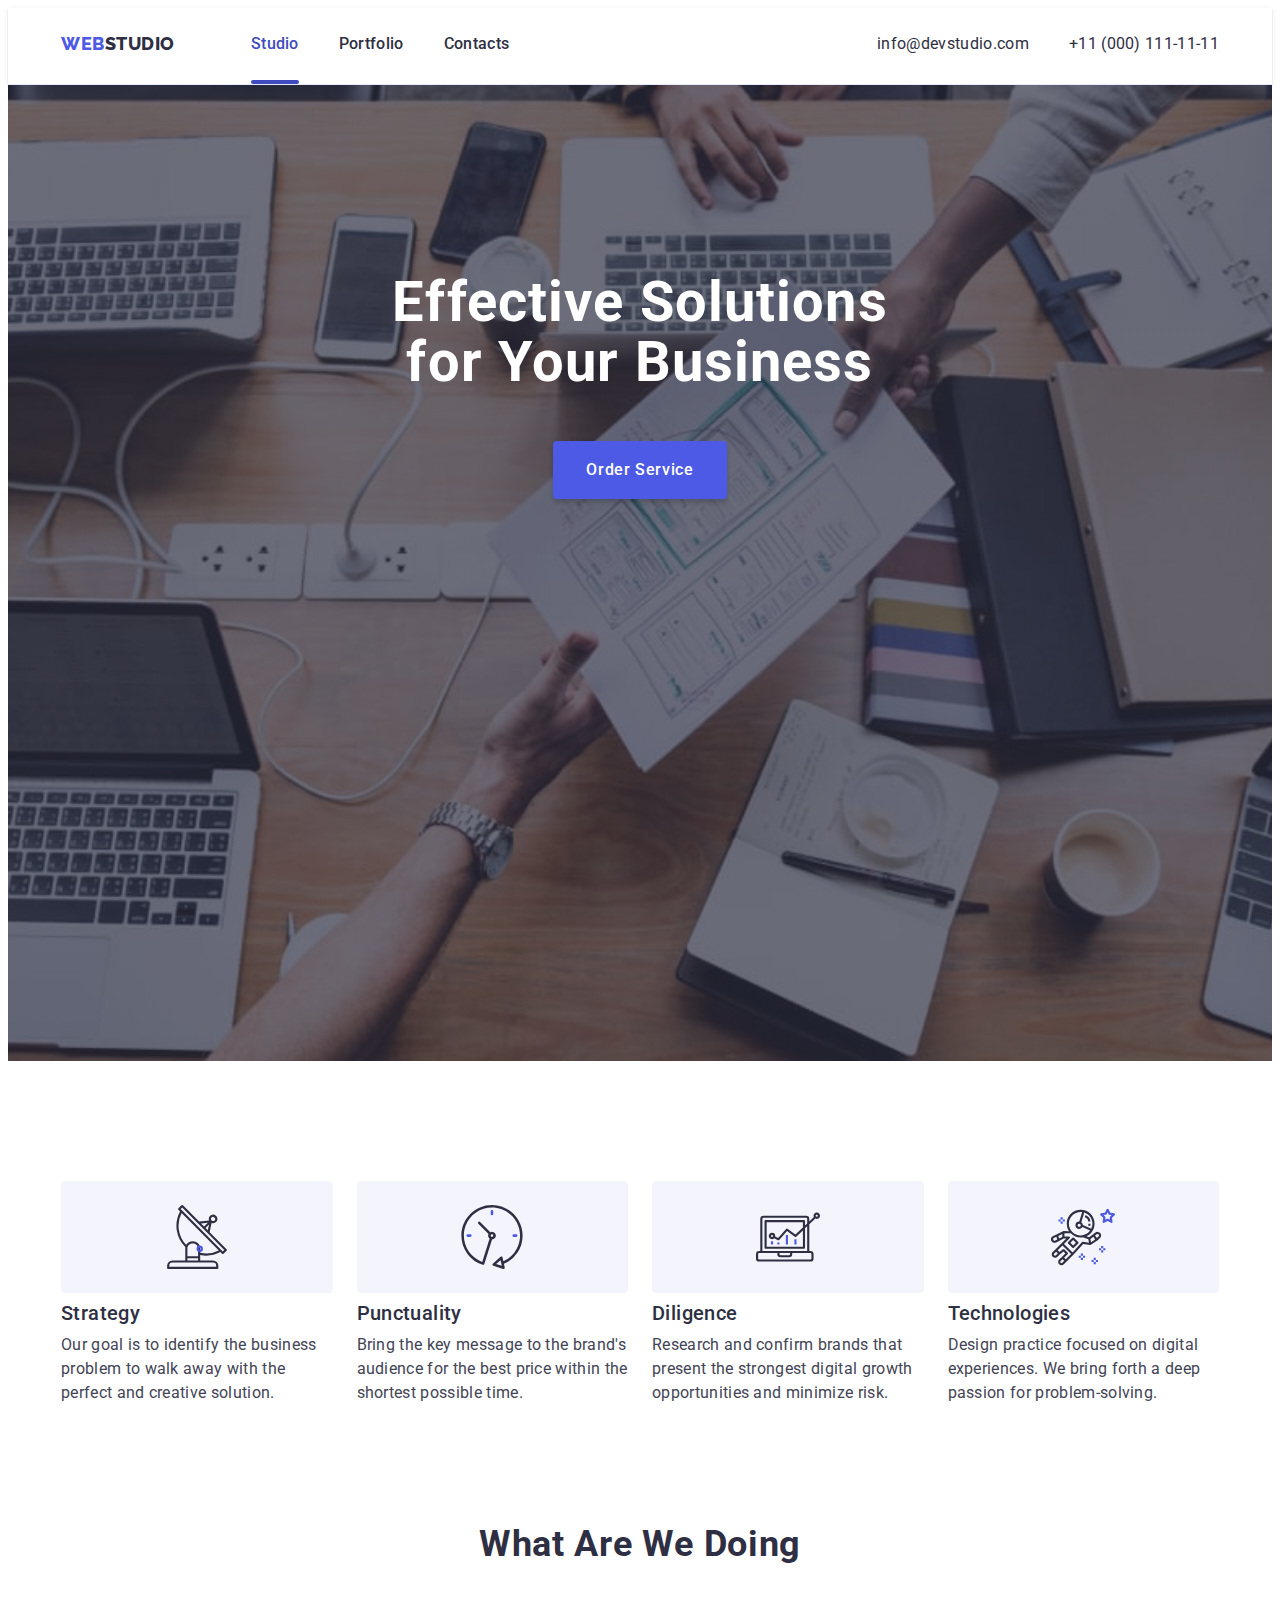
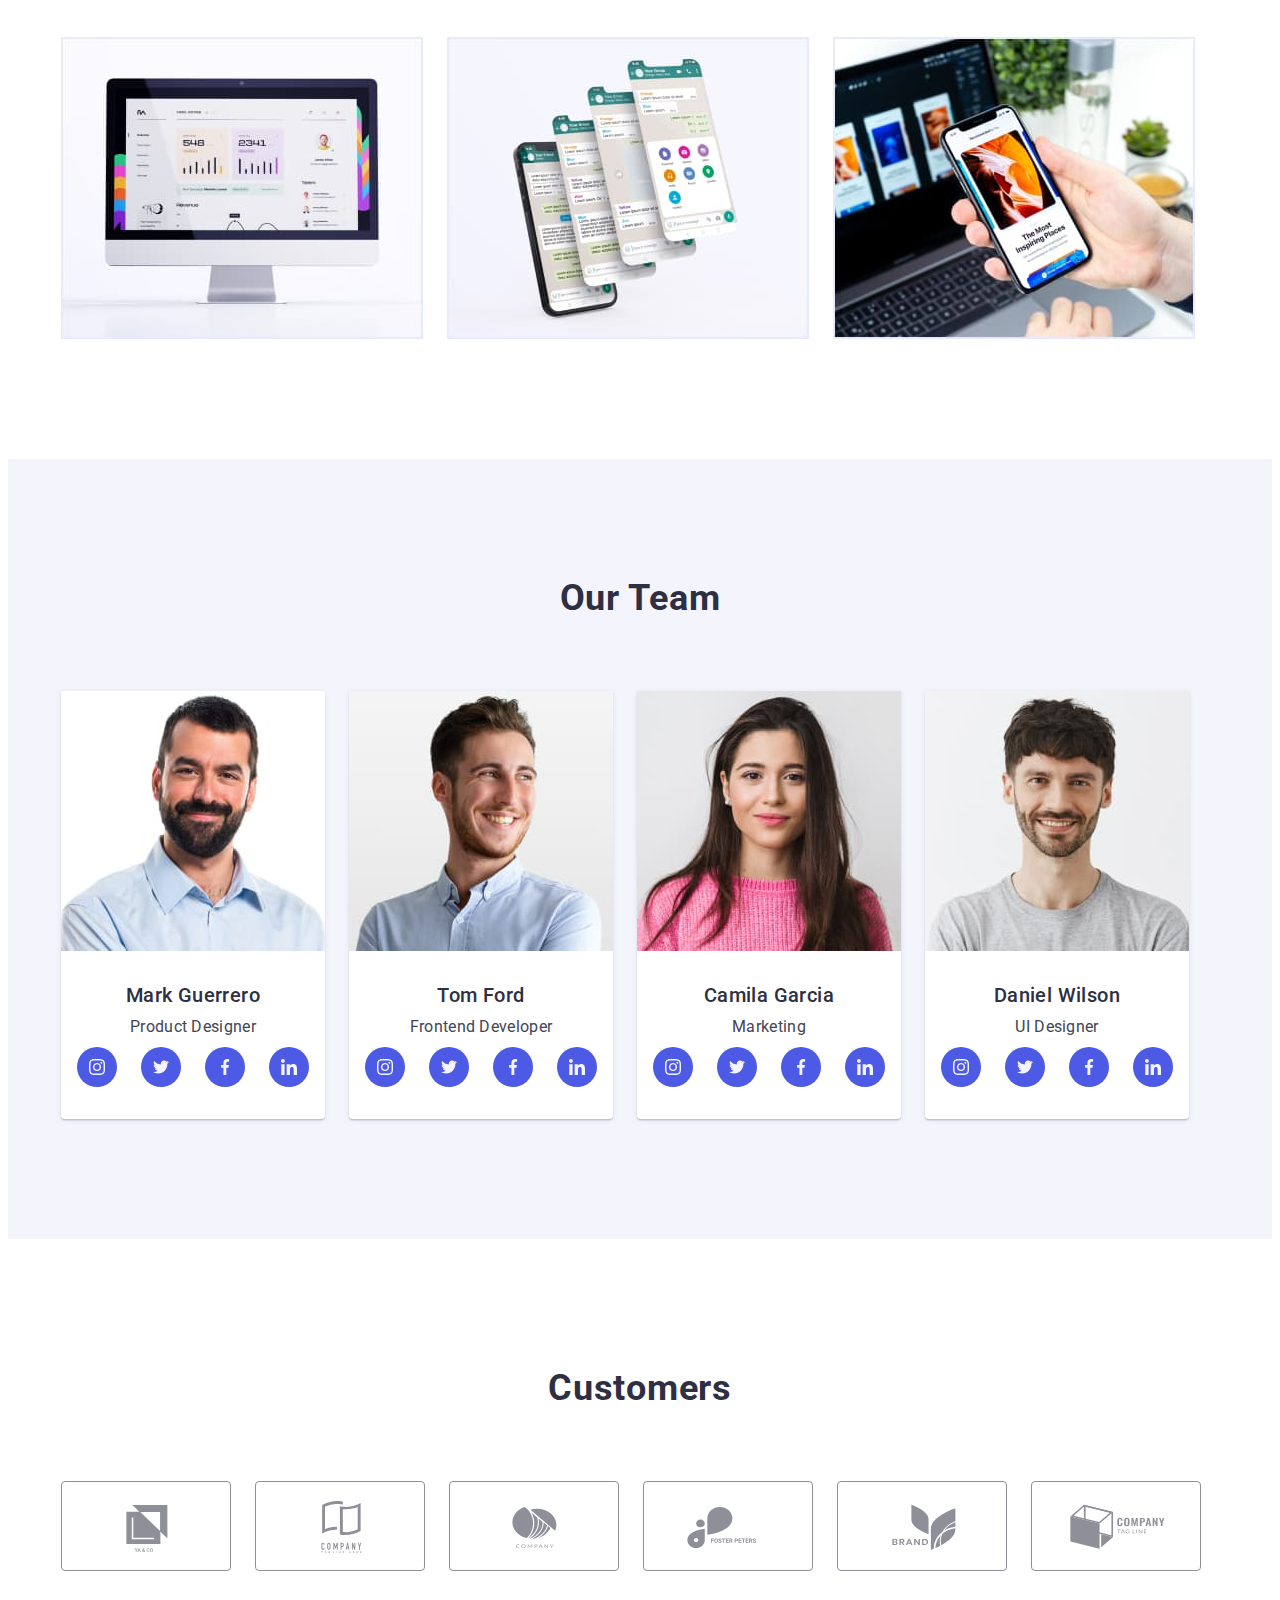
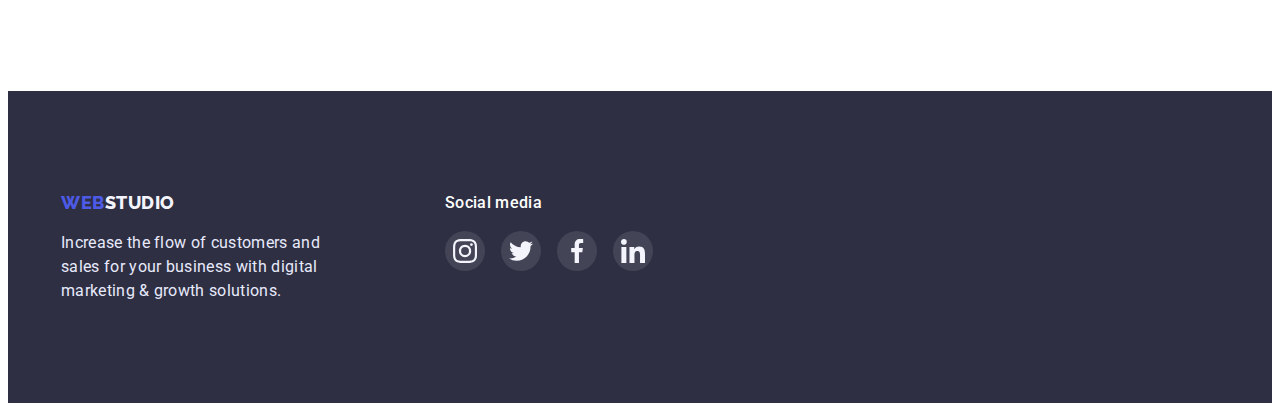
==== commit 99e3df20: "add is-hidden, change font-size input" ====
--- a/index.html
+++ b/index.html
@@ -571,7 +571,7 @@
     </footer>
 
     <!--------- MODAL WINDOW ------------->
-    <div class="backdrop" data-modal>
+    <div class="backdrop is-hidden" data-modal>
       <!-- is-hidden -->
       <div class="modal">
         <button type="button" class="modal-close-btn" data-modal-close>
@@ -579,6 +579,7 @@
             <use href="./images/icons.svg#close-modal"></use>
           </svg>
         </button>
+
         <form class="modal-form">
           <p class="modal-form-name">
             Leave your contacts and we will call you back
--- a/css/styles.css
+++ b/css/styles.css
@@ -690,7 +690,7 @@
   width: 100%;
   height: 40px;
   padding-left: 38px;
-  font-weight: 500;
+  font-size: 14px;
   color: var(--text-color);
   background-color: var(--modal-background-color);
 
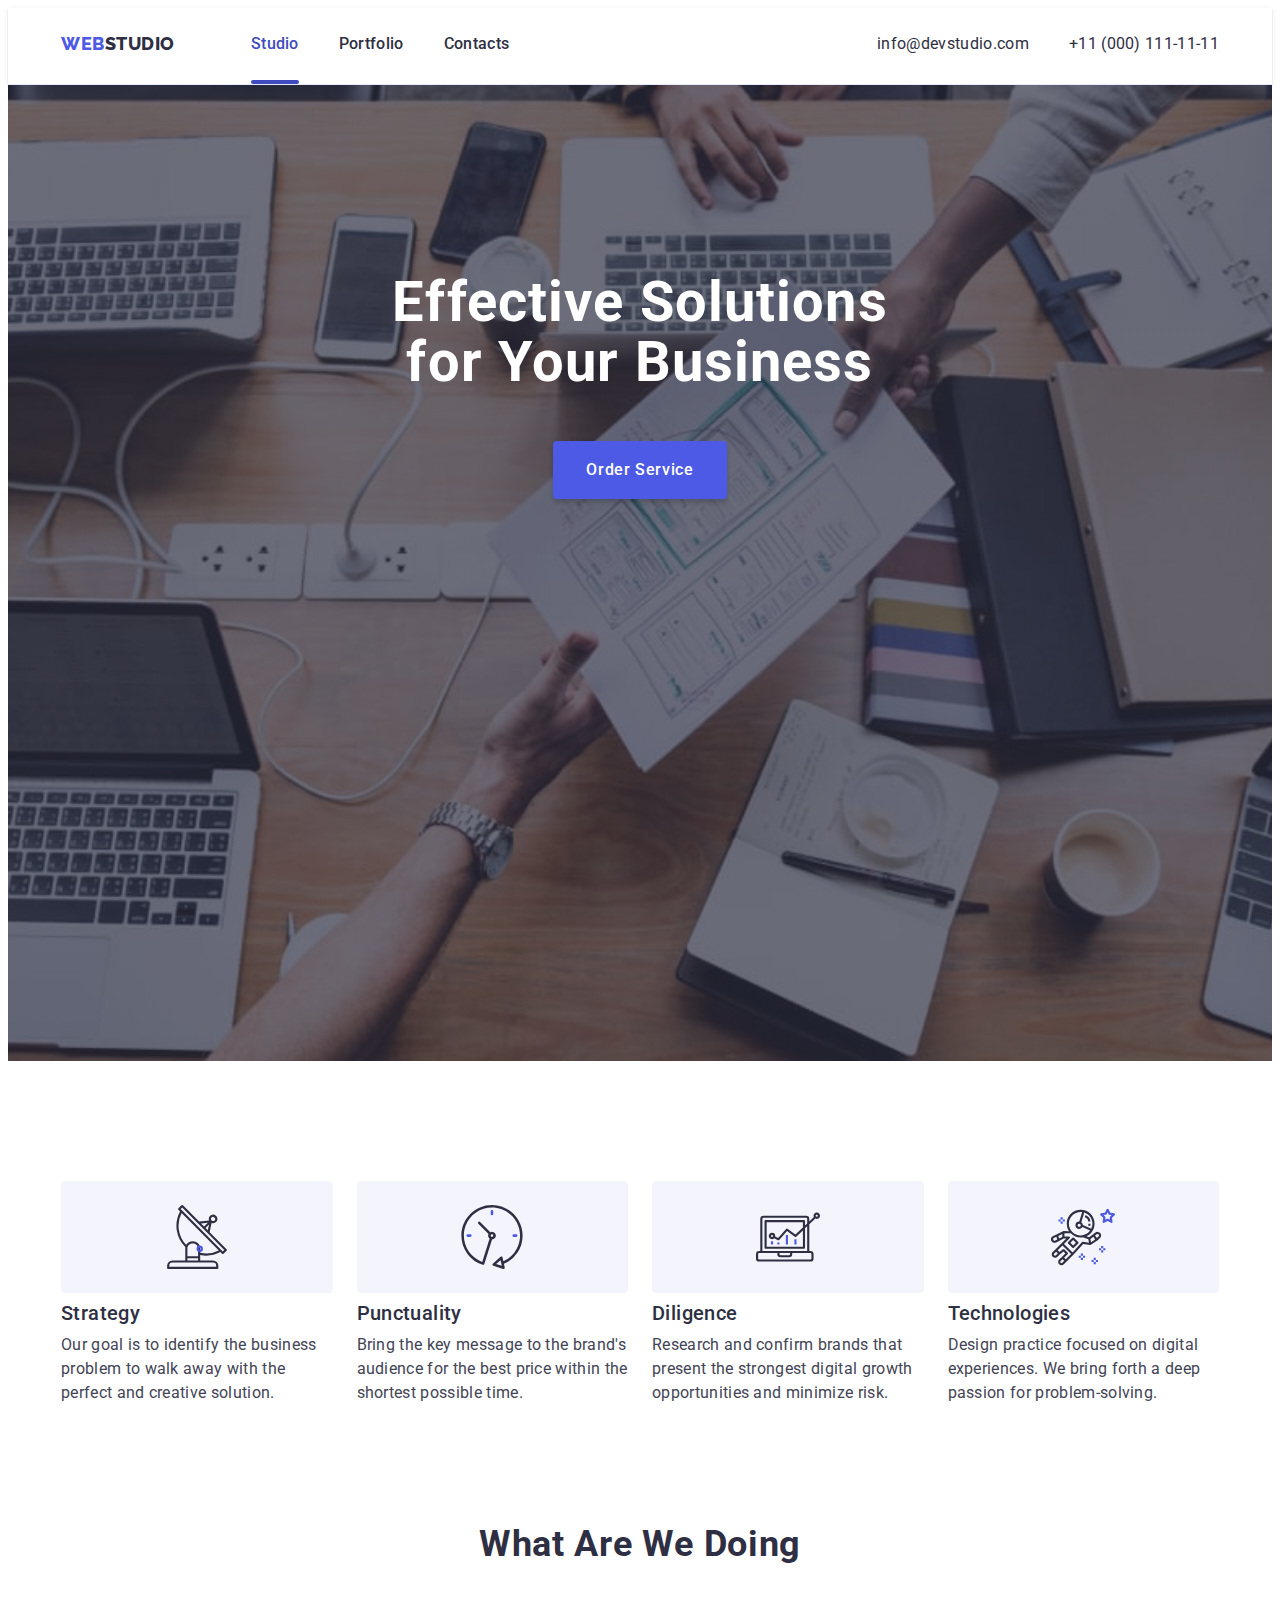
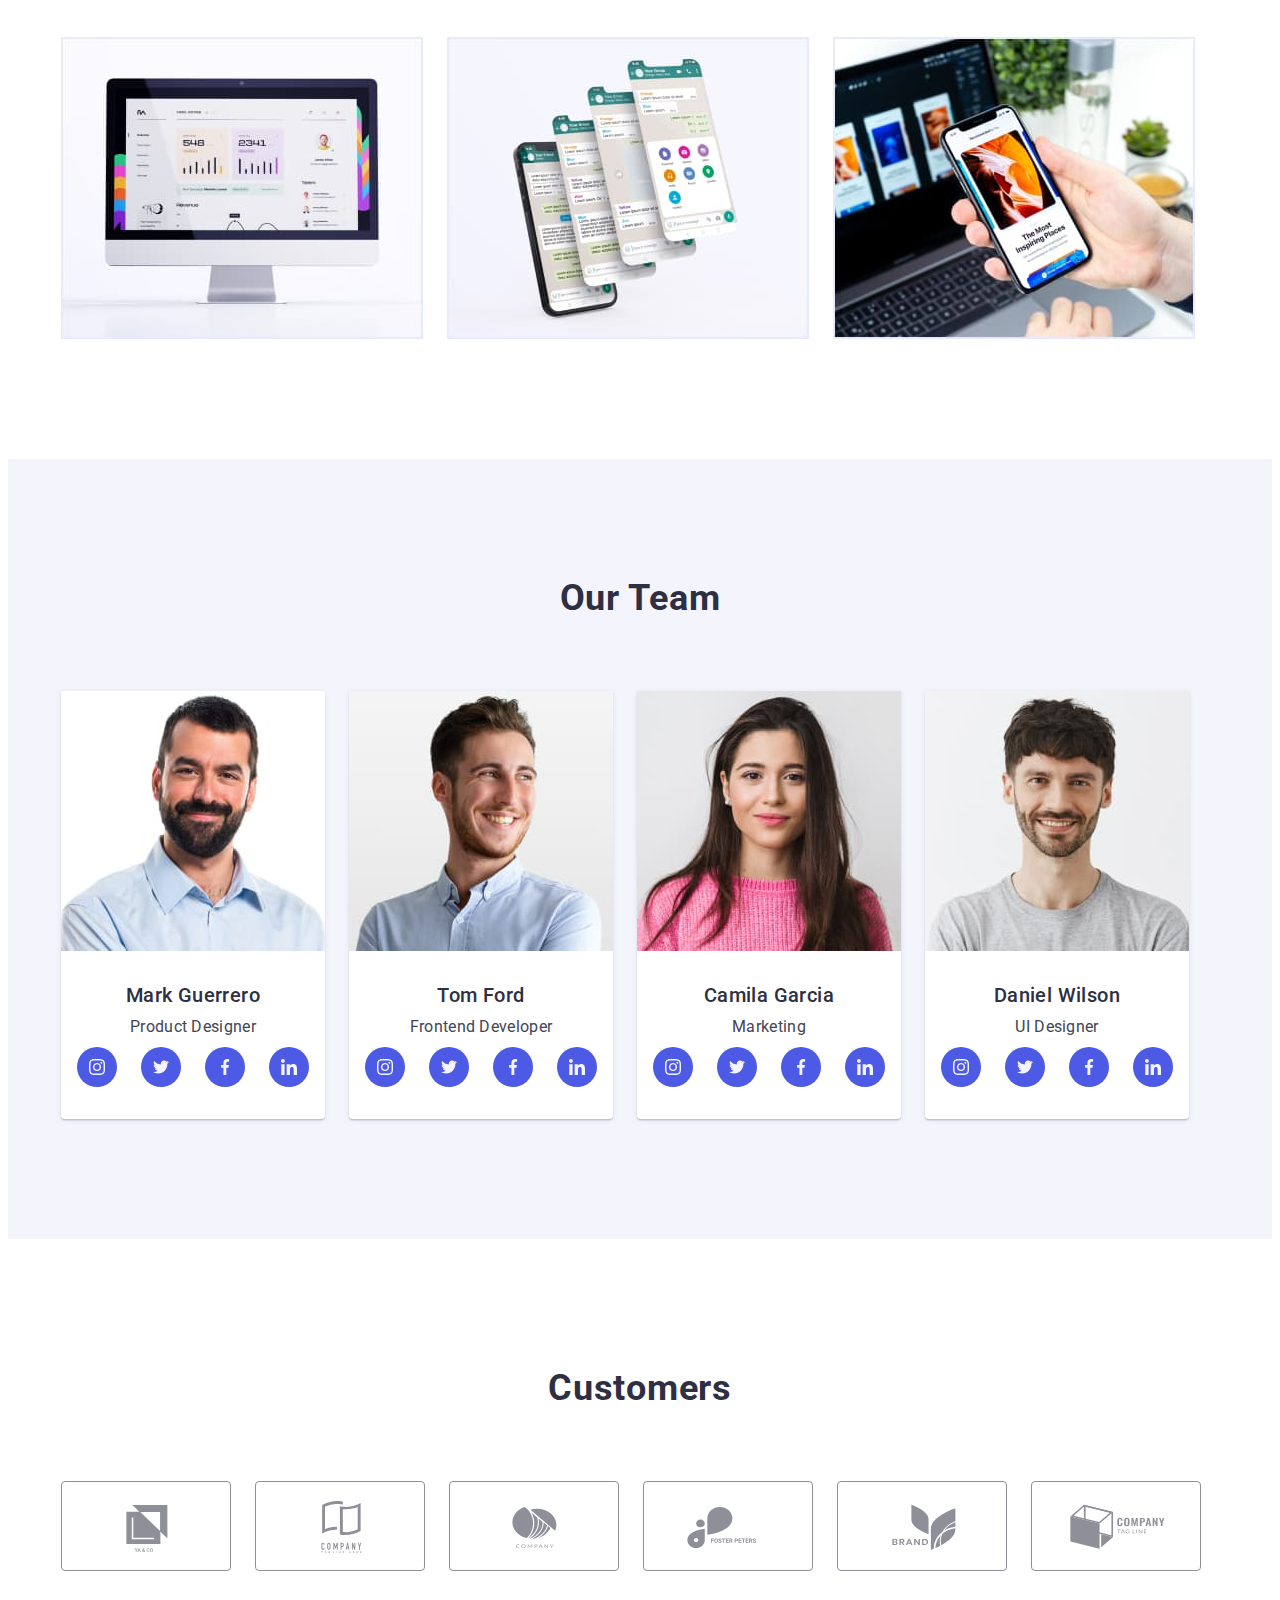
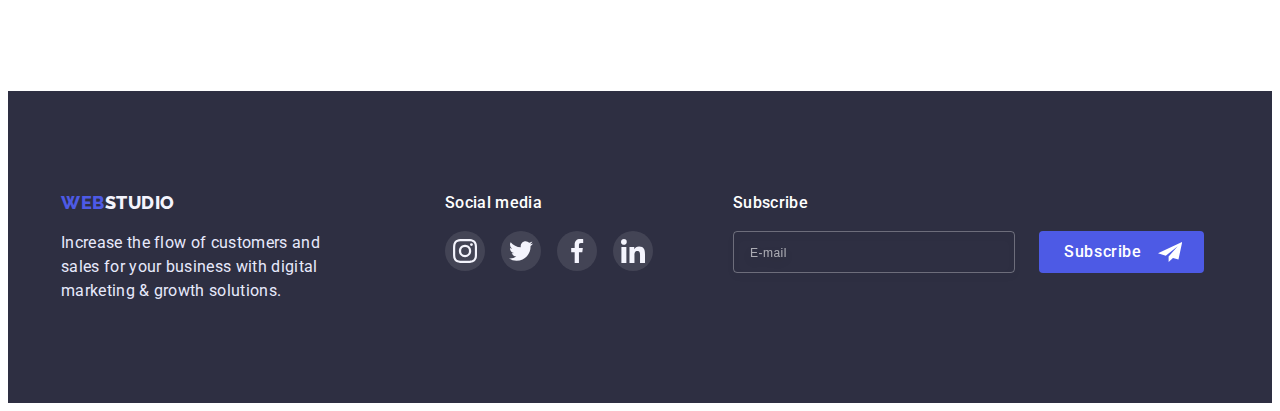
==== commit eefabfbd: "on revise" ====
--- a/index.html
+++ b/index.html
@@ -58,7 +58,7 @@
     <!-- Унікальний контент сторінки -->
 
     <main>
-      <!------------ Hero image ------------>
+      <!--   Hero image -->
 
       <section class="hero overlay">
         <h1 class="hero-title">Effective Solutions for Your Business</h1>
@@ -414,7 +414,7 @@
       </section>
       <!-- end Our Team -->
 
-      <!----------- Customers -->
+      <!-- Customers -->
 
       <section class="section customer">
         <div class="container">
@@ -567,10 +567,33 @@
             </li>
           </ul>
         </div>
+
+        <form class="subscribe-form">
+          <h2 class="subscribe-form-title">Subscribe</h2>
+
+          <div class="subscribe-form-in-wrapper">
+            <label for="" class="subscribe-form-field">
+              <input
+                type="email"
+                name="user-email"
+                class="subscribe-form-input"
+                placeholder="E-mail"
+                required
+            /></label>
+
+            <button type="submit" class="subscribe-form-submit">
+              <span>Subscribe</span
+              ><svg class="icon">
+                <use href="./images/icons.svg#icon-send"></use>
+              </svg>
+            </button>
+          </div>
+        </form>
       </div>
     </footer>
 
-    <!--------- MODAL WINDOW ------------->
+    <!-- MODAL WINDOW -->
+
     <div class="backdrop is-hidden" data-modal>
       <!-- is-hidden -->
       <div class="modal">
--- a/css/styles.css
+++ b/css/styles.css
@@ -585,6 +585,92 @@
   background-color: var(--success-color);
 }
 
+.subscribe-form {
+  margin-left: 80px;
+}
+
+.subscribe-form-title {
+  margin: 0 0 16px;
+  font-weight: 500;
+  font-size: 16px;
+  line-height: 1.5;
+  letter-spacing: 0.02em;
+
+  color: var(--button-primary-text-color);
+}
+
+.subscribe-form-in-wrapper {
+  display: flex;
+  column-gap: 24px;
+}
+
+.subscribe-form-field {
+}
+
+.subscribe-form-input {
+  padding: 0 0 0 16px;
+  min-width: 264px;
+  height: 40px;
+  font-size: 14px;
+  line-height: 2;
+  letter-spacing: 0.04em;
+
+  color: var(--accent-color);
+  background-color: transparent;
+
+  border: 1px solid rgba(255, 255, 255, 0.3);
+  filter: drop-shadow(0px 4px 4px rgba(0, 0, 0, 0.15));
+  border-radius: 4px;
+  transition: border-color var(--transition-250-cubic);
+}
+
+.subscribe-form-input::placeholder {
+  font-size: 12px;
+  line-height: 2;
+  letter-spacing: 0.04em;
+
+  color: rgba(255, 255, 255, 0.6);
+}
+
+.subscribe-form-input:hover {
+  border-color: var(--primary-brand-color);
+}
+
+.subscribe-form-input:focus {
+  outline: none;
+  border-color: var(--primary-brand-color);
+}
+
+.subscribe-form-submit {
+  display: flex;
+  column-gap: 16px;
+  padding: 8px 0 8px 24px;
+  min-width: 165px;
+  font-family: inherit;
+  font-weight: 500;
+  font-size: 16px;
+  line-height: 1.5;
+  letter-spacing: 0.04em;
+
+  color: var(--button-primary-text-color);
+
+  background-color: var(--primary-brand-color);
+  border: 1px solid transparent;
+  border-radius: 4px;
+  transition: background-color var(--transition-250-cubic);
+}
+
+.subscribe-form-submit:hover,
+.subscribe-form-submit:focus {
+  background-color: var(--pressed-state-color);
+}
+
+.subscribe-form-submit .icon {
+  width: 24px;
+  height: 24px;
+  align-items: center;
+}
+
 /* END footer */
 
 /* --------- MODAL WINDOW -------------*/
